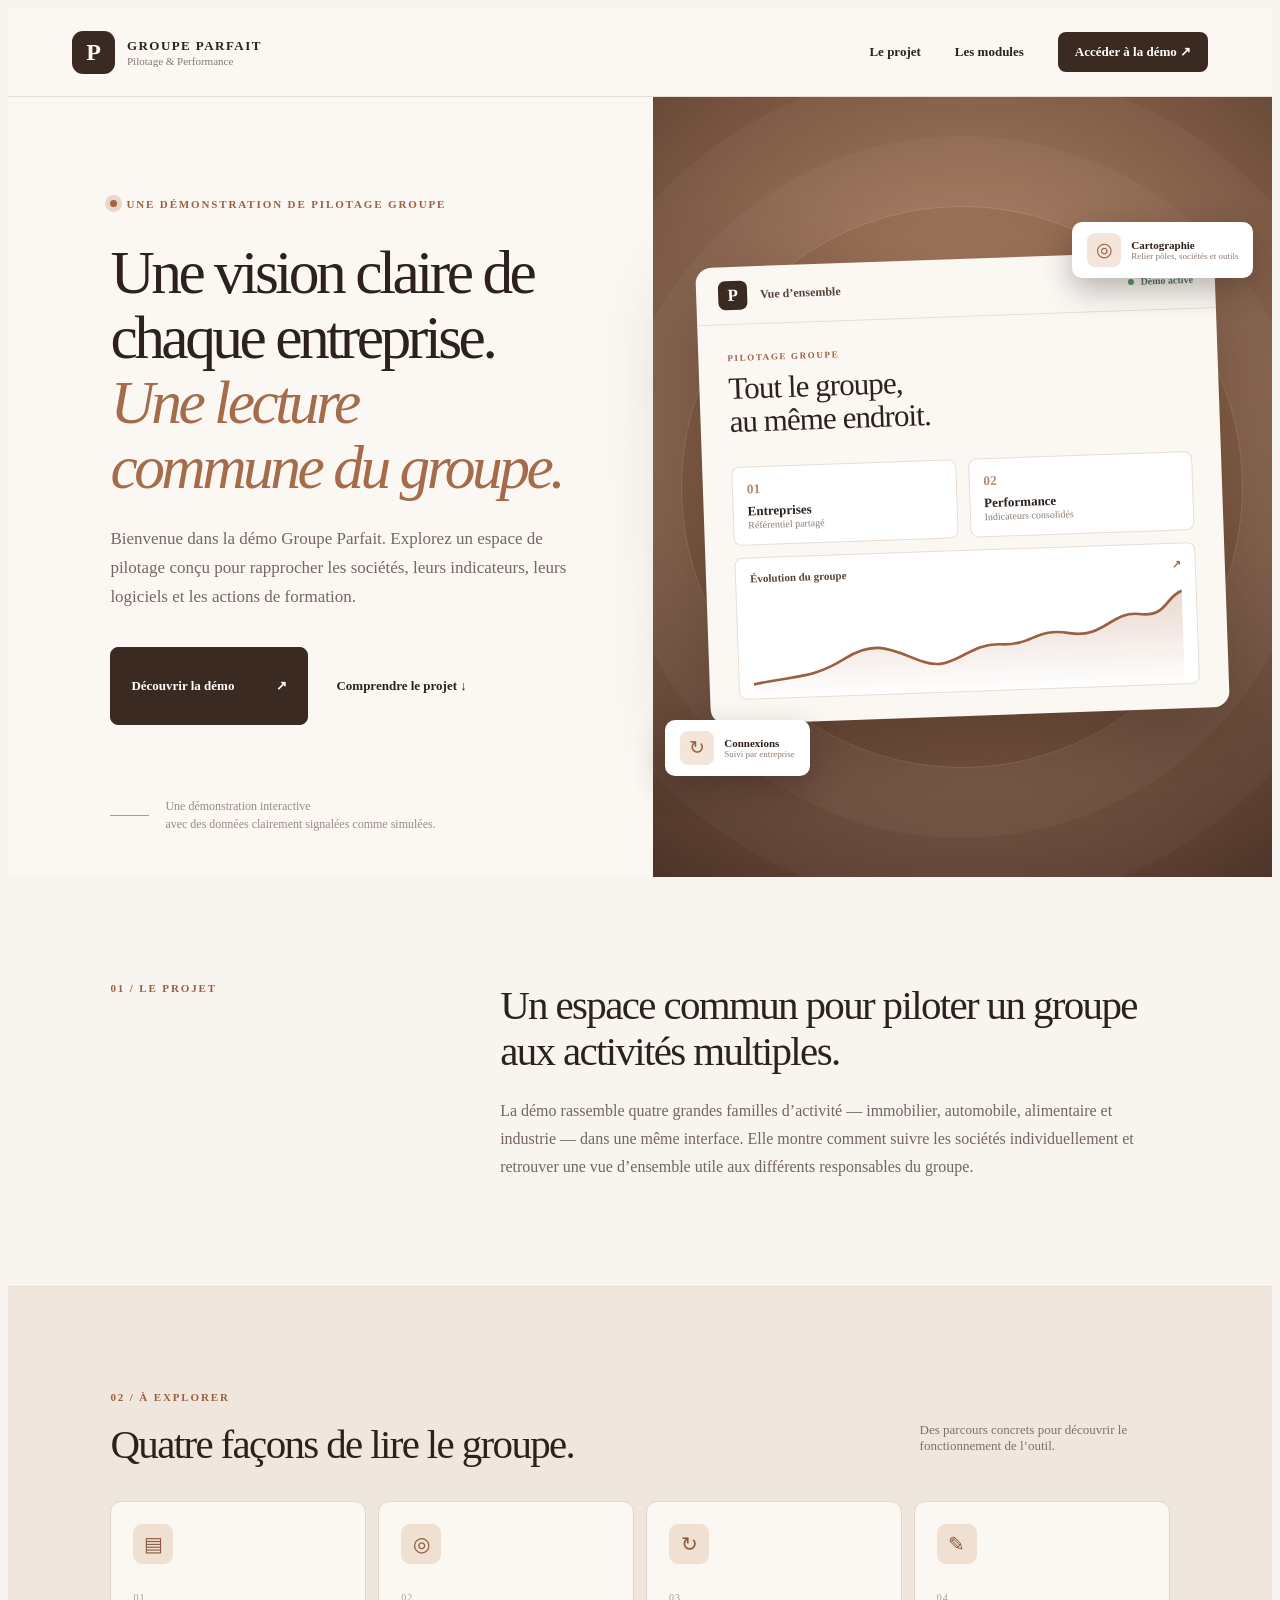
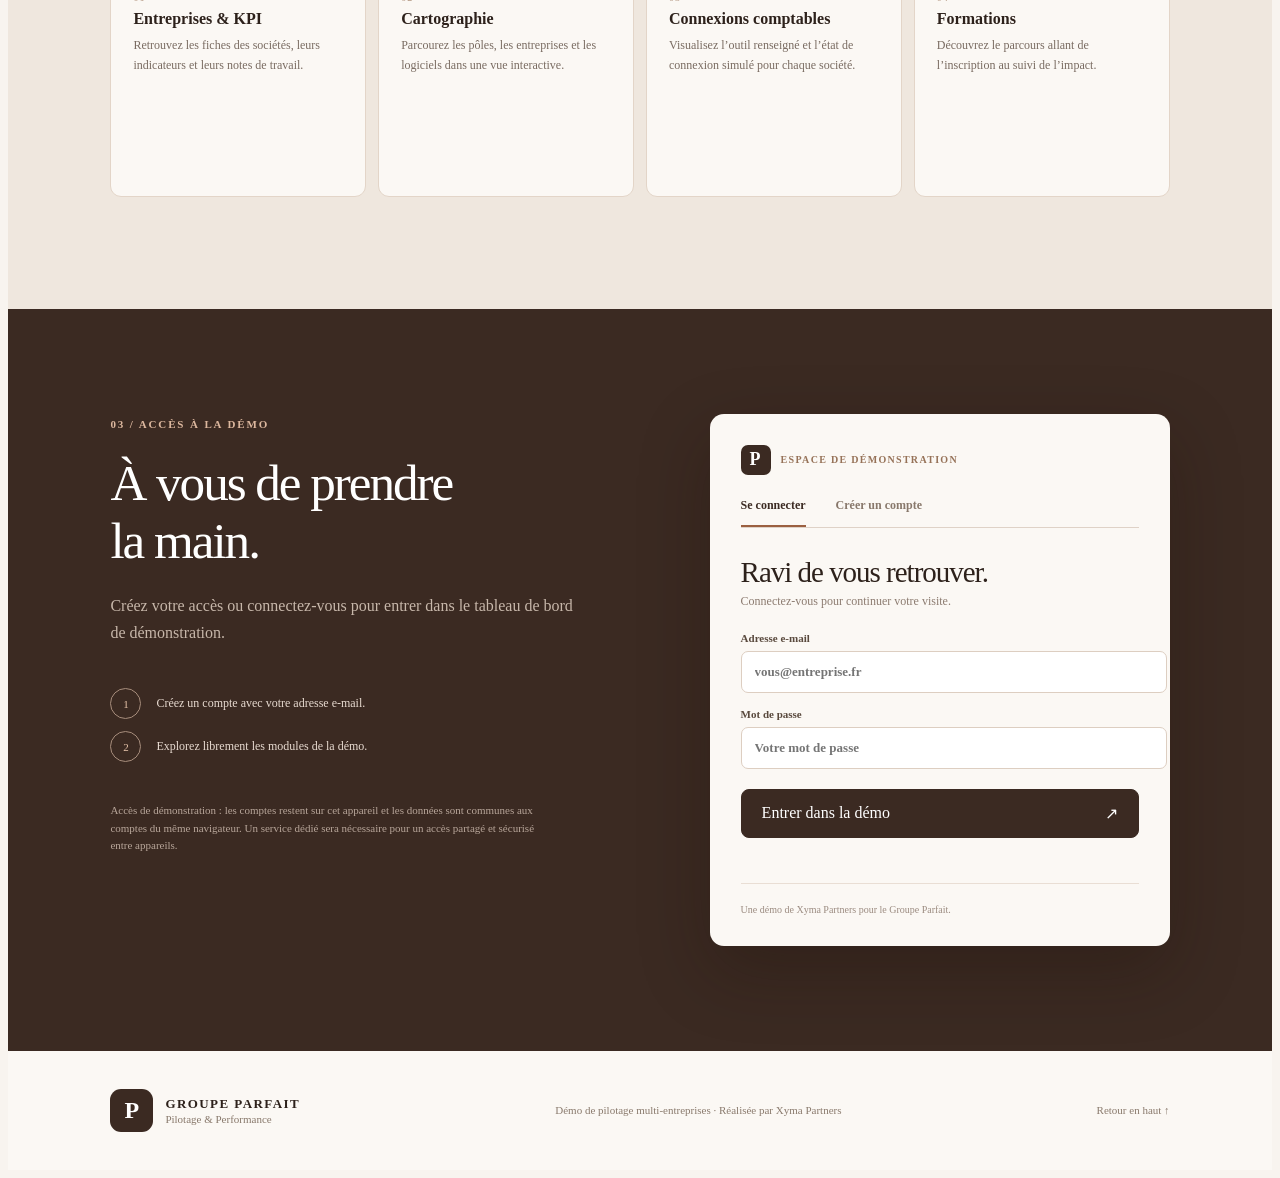
==== dashboard.html @ 8026d0c9 "Ajouter accueil et accès à la démo" ====
<!DOCTYPE html>
<html lang="fr">
<head>
  <meta charset="UTF-8" />
  <meta name="viewport" content="width=device-width, initial-scale=1.0" />
  <title>Tableau de bord — Groupe Parfait</title>
  <script src="access.js?v=20261103-1"></script>
  <link rel="stylesheet" href="access.css?v=20261103-1" />
  <link rel="stylesheet" href="style.css?v=20261021-4" />
  <link rel="stylesheet" href="cartography.css?v=20261021-4" />
  <link rel="stylesheet" href="training.css?v=20261029-1" />
  <link rel="stylesheet" href="connections.css?v=20261029-1" />
</head>
<body data-page="dashboard">
  <div class="app-shell">
    <aside class="sidebar">
      <div class="brand">
        <div class="brand-mark">P</div>
        <div>
          <strong>GROUPE PARFAIT</strong>
          <span>Pilotage & Performance</span>
        </div>
      </div>

      <nav class="nav">
        <button class="nav-item active" data-view="overview"><span>▦</span> Vue d'ensemble</button>
        <button class="nav-item" data-view="companies"><span>▤</span> Entreprises</button>
        <button class="nav-item" data-view="performance"><span>↗</span> Performance</button>
        <button class="nav-item" data-view="map"><span>◎</span> Cartographie</button>
        <button class="nav-item" data-view="connections"><span>↻</span> Connexions comptables</button>
        <button class="nav-item" data-view="registrations"><span>✎</span> Formations</button>
      </nav>

      <div class="sidebar-bottom">
        <div class="source-card">
          <div class="source-dot"></div>
          <div><b>Données publiques</b><small>Répertoire entreprises</small></div>
        </div>
        <div class="demo-tag">DÉMO — DONNÉES INTERNES SIMULÉES</div>
      </div>
    </aside>

    <main class="main">
      <header class="topbar">
        <div>
          <p class="eyebrow" id="pageEyebrow">PILOTAGE GROUPE</p>
          <h1 id="pageTitle">Vue d'ensemble</h1>
        </div>
        <div class="top-actions">
          <button class="btn ghost" id="exportBtn">Exporter les données</button>
          <div class="period-pill">Octobre 2026</div>
          <div class="avatar">GP</div><button type="button" class="dashboard-logout" id="logoutButton">Se déconnecter</button>
        </div>
      </header>

      <section id="overviewView" class="view active">
        <div class="hero-row">
          <div>
            <h2>Performance du groupe</h2>
            <p class="muted">Référentiel légal public + indicateurs internes modifiables</p>
          </div>
          <div class="status-chip"><span></span> Référentiel chargé</div>
        </div>

        <div class="kpi-grid" id="overviewKpis"></div>

        <div class="dashboard-grid">
          <article class="panel span-8">
            <div class="panel-head"><div><h3>Évolution du CA groupe</h3><p>Données simulées pour la démonstration — 12 derniers mois</p></div><span class="badge orange">SIMULATION</span></div>
            <div id="groupTrend" class="trend-panel"></div>
          </article>

          <article class="panel span-4">
            <div class="panel-head"><div><h3>Automatisation comptable</h3><p>Vision produit cible</p></div></div>
            <div id="automationCard" class="automation-card"></div>
          </article>

          <article class="panel span-8">
            <div class="panel-head"><div><h3>Entreprises par catégorie groupe</h3><p>Classement interne à confirmer sur chaque fiche</p></div></div>
            <div id="sectorBars" class="sector-bars"></div>
          </article>

          <article class="panel span-4">
            <div class="panel-head"><div><h3>Lecture de la démo</h3><p>Données publiques + simulations</p></div></div>
            <div class="demo-explain"><p><b>Public :</b> identité, SIREN/SIRET, adresse, activité, effectifs/finances quand disponibles.</p><p><b>Simulé :</b> CA mensuel, N-1, résultats, objectifs et scores.</p><p><b>Cible :</b> ces simulations sont remplacées par les API comptables du client.</p></div>
          </article>

          <article class="panel span-8">
            <div class="panel-head">
              <div><h3>Top sociétés — CA 2026 simulé</h3><p>Projection de démonstration, ancrée sur le CA public lorsqu'il existe</p></div>
              <button class="link-btn" data-go="companies">Voir toutes →</button>
            </div>
            <div class="table-wrap compact"><table><thead><tr><th>Entreprise</th><th>CA YTD simulé</th><th>Évolution</th><th>Résultat YTD</th></tr></thead><tbody id="financialTop"></tbody></table></div>
          </article>


        </div>
      </section>

      <section id="companiesView" class="view">
        <div class="toolbar panel">
          <div class="search-box"><span>⌕</span><input id="companySearch" type="search" placeholder="Rechercher une entreprise, un SIREN, une ville…" /></div>
          <select id="statusFilter"><option value="all">Tous les statuts</option><option value="A">Actives</option><option value="C">Fermées</option></select>
          <select id="sectorFilter" aria-label="Catégorie groupe"><option value="all">Toutes les catégories</option><option>Immobilier</option><option>Automobile</option><option>Alimentaire</option><option>Industrie</option><option value="">À classer</option></select>
          <select id="accountingFilter" aria-label="Logiciel comptable"><option value="all">Tous les logiciels comptables</option></select>
          <select id="managerFilter"><option value="all">Tous les dirigeants</option><option value="robert">Robert Parfait</option><option value="kevin">Kévin Parfait</option><option value="both">Robert + Kévin</option></select>
          <span class="result-count" id="companyCount"></span>
        </div>
        <div class="panel table-panel">
          <div class="bulk-actions"><span id="selectedCount">0 entreprise sélectionnée</span><button class="btn primary" id="bulkKpiBtn" disabled>+ Appliquer un KPI au lot</button><button class="btn ghost" id="clearSelectionBtn" disabled>Effacer la sélection</button></div>
          <div class="table-wrap"><table class="company-table"><thead><tr><th><input id="selectVisibleCompanies" type="checkbox" aria-label="Sélectionner les entreprises affichées" /></th><th>Entreprise</th><th>SIREN</th><th>Catégorie groupe</th><th>Logiciel comptable</th><th>Activité</th><th>Ville</th><th>Effectif</th><th>CA 2026 simulé</th><th>Évolution</th><th>Statut</th><th></th></tr></thead><tbody id="companiesTable"></tbody></table></div>
        </div>
      </section>

      <section id="performanceView" class="view">
        <div class="notice"><b>Indicateurs de démonstration.</b> Les scores internes ci-dessous sont simulés localement pour montrer le fonctionnement. Ils ne proviennent pas des données publiques.</div>
        <div class="kpi-grid" id="performanceKpis"></div>
        <div class="panel">
          <div class="panel-head">
            <div><h3>Score de performance</h3><p>Exemple de suivi interne mensuel — cliquez sur une entreprise pour modifier ses données</p></div>
            <select id="performanceFilter"><option value="all">Toutes</option><option value="red">En alerte</option><option value="orange">À surveiller</option><option value="green">Objectif atteint</option></select>
          </div>
          <div class="table-wrap"><table><thead><tr><th>Entreprise</th><th>Secteur</th><th>CA YTD simulé</th><th>Évolution N-1</th><th>Résultat YTD</th><th>Score</th><th>Statut</th></tr></thead><tbody id="performanceTable"></tbody></table></div>
        </div>
      </section>

      <section id="mapView" class="view">
        <div class="panel map-module">
          <div class="map-module-header">
            <div><h3>Cartographie du groupe</h3><p>Explorez les catégories, les logiciels et les entreprises du référentiel.</p></div>
            <div class="map-controls">
              <div class="map-search-wrap"><input id="mapSearch" type="search" placeholder="Entreprise, logiciel, famille, pôle…" aria-label="Rechercher dans la cartographie" autocomplete="off" role="combobox" aria-controls="mapSearchResults" aria-expanded="false" /><div id="mapSearchResults" class="map-search-results" role="listbox" hidden></div></div>
              <div class="map-mode-switch" role="group" aria-label="Vue de la cartographie">
                <button type="button" class="map-mode-button active" data-map-mode="category" aria-pressed="true">Par pôle</button>
                <button type="button" class="map-mode-button" data-map-mode="software" aria-pressed="false">Par logiciel</button>
              </div>
              <label class="map-sample-toggle"><input id="mapSampleToggle" type="checkbox" checked /> Afficher l’échantillon démo</label>
            </div>
          </div>
          <div id="mapSummary" class="map-summary"></div>
          <div class="map-disclaimer">Démonstration : les affectations logicielles et KPI de huit entreprises sont fictifs. Ils restent dans cette cartographie, sans modifier les fiches ni l’export. Les montants et scores sont simulés.</div>
          <div id="mapToolbar" class="map-toolbar"></div>
          <div class="map-workspace">
            <div id="mapCanvas" class="map-canvas" aria-label="Cartographie interactive"></div>
            <aside id="mapInsights" class="map-insights" aria-label="Analyse de la sélection"></aside>
          </div>
        </div>
      </section>

      <section id="connectionsView" class="view">
        <div class="notice"><b>Connexions de démonstration.</b> Les statuts et dates de synchronisation ci-dessous sont simulés dans ce navigateur. Aucun logiciel comptable réel n’est connecté et aucune donnée n’est importée automatiquement.</div>
        <div class="connection-hero panel">
          <div><p class="eyebrow">SUIVI PAR ENTREPRISE</p><h2>Connexions comptables</h2><p>Retrouvez le logiciel de chaque société, renseignez les outils manquants et suivez l’état de connexion et la dernière synchronisation, entreprise par entreprise.</p></div>
          <div class="sync-visual"><div class="sync-node">Sage</div><div class="sync-node">Cegid</div><div class="sync-center">PARFAIT<br><small>Data Hub</small></div><div class="sync-node">EBP</div><div class="sync-node">ERP</div></div>
        </div>
        <div id="connectionSummary" class="connection-summary"></div>
        <div class="connection-section-title"><div><h3>Écosystème comptable</h3><p>Sélectionnez un logiciel pour filtrer les entreprises qui l’utilisent.</p></div><button type="button" class="connection-reset-filter" id="connectionResetTool" hidden>Voir tous les logiciels ×</button></div>
        <div class="connections-grid" id="connectionsGrid"></div>
        <div class="panel connection-workspace">
          <div class="connection-workspace-head"><div><h3>Entreprises du groupe</h3><p>Recherchez une société, puis ouvrez sa fiche de connexion.</p></div><span id="connectionResultCount"></span></div>
          <div class="connection-toolbar"><label class="connection-search"><span aria-hidden="true">⌕</span><input id="connectionSearch" type="search" placeholder="Nom, SIREN, ville ou logiciel…" aria-label="Rechercher une entreprise à connecter" /></label><select id="connectionStatusFilter" aria-label="Filtrer par statut de connexion"><option value="all">Tous les statuts</option><option value="connected">Connectées (démo)</option><option value="pending">Outil connu, non connecté</option><option value="missing">Logiciel non renseigné</option></select></div>
          <div class="connection-layout"><div id="connectionCompanyList" class="connection-company-list"></div><aside id="connectionDetail" class="connection-detail" aria-label="Détail de la connexion comptable"></aside></div>
        </div>
        <div class="panel data-flow"><div class="panel-head"><div><h3>Flux cible en production</h3><p>Cette chaîne est illustrée, pas encore active dans la démo.</p></div></div><div class="flow-row"><div>Logiciel de chaque société<br><small>Renseigné dans sa fiche</small></div><span>→</span><div>Connecteur dédié<br><small>API · export · SFTP</small></div><span>→</span><div>Données financières fiables<br><small>Contrôles · historique</small></div><span>→</span><div>Dashboard groupe<br><small>Actualisation vérifiée</small></div></div></div>
      </section>

      <section id="registrationsView" class="view">
        <div class="training-intro"><div><p class="eyebrow">PARCOURS DE FORMATION</p><h2>Former, suivre et mesurer l’impact</h2><p>De l’inscription au questionnaire de satisfaction, suivez chaque étape au même endroit.</p></div><button class="btn primary" id="trainingCreateButton" type="button">+ Créer une formation test</button></div>
        <div class="training-notice"><b>Démo interactive.</b> Les trois formations terminées et la formation à venir contiennent des données fictives. Les inscriptions, présences, supports ajoutés et réponses testées sur cet appareil sont conservés uniquement dans ce navigateur. Une collecte centralisée sur plusieurs appareils nécessite un service sécurisé.</div>
        <div id="trainingSummary" class="training-summary"></div>
        <div class="panel training-create-panel" id="trainingCreatePanel" hidden>
          <div class="panel-head"><div><h3>Créer une formation test</h3><p>Choisissez l’entreprise et les dates pour générer son formulaire d’inscription.</p></div><button type="button" class="btn ghost" id="trainingCreateClose">Fermer</button></div>
          <form id="trainingForm" class="form-grid">
            <label class="full">Nom de la formation<input id="trainingTitle" required maxlength="120" placeholder="Ex. Prise en main du logiciel de gestion" /></label>
            <label>Entreprise concernée<select id="trainingCompany" required><option value="">Choisir une entreprise</option></select></label>
            <label>Format des dates<select id="trainingDateMode"><option value="single">Une date</option><option value="period">Une période / plusieurs dates</option></select></label>
            <label>Date de début<input id="trainingStart" type="date" required /></label>
            <label id="trainingEndLabel" hidden>Date de fin<input id="trainingEnd" type="date" /></label>
            <label class="full">Adresse recevant les inscriptions<input id="trainingEmail" type="email" required maxlength="254" value="xymapartners.contact@gmail.com" /></label>
            <p class="full training-form-help">Le formulaire fonctionne par e-mail. Le suivi automatisé des participants et les étapes suivantes sont réservés à la version complète.</p>
            <div class="form-actions full"><button class="btn primary" type="submit">Créer la formation et son formulaire</button></div>
          </form>
        </div>
        <div class="training-list-head"><div class="training-tabs" role="group" aria-label="Période des formations"><button type="button" class="training-tab active" data-training-tab="active" aria-pressed="true">En cours et à venir <span id="trainingActiveCount"></span></button><button type="button" class="training-tab" data-training-tab="history" aria-pressed="false">Historique <span id="trainingHistoryCount"></span></button></div></div>
        <div class="training-layout"><div class="panel training-list-panel"><div id="trainingList" class="training-list"></div></div><div id="trainingDetail" class="panel training-detail-panel"></div></div>
      </section>
    </main>
  </div>

  <div class="drawer-overlay" id="drawerOverlay"></div>
  <aside class="company-drawer" id="companyDrawer">
    <button class="drawer-close" id="drawerClose">×</button>
    <div id="drawerContent"></div>
  </aside>

  <div class="modal-overlay" id="kpiModalOverlay">
    <div class="modal">
      <div class="modal-head"><h3>Ajouter un KPI</h3><button id="kpiModalClose">×</button></div>
      <form id="kpiForm" class="form-grid">
        <p class="full modal-context" id="kpiModalContext"></p>
        <label>Nom du KPI<input id="kpiName" required placeholder="Ex. Satisfaction client" /></label>
        <label>Unité<select id="kpiUnit"><option>%</option><option>€</option><option>k€</option><option>M€</option><option>nombre</option><option>jours</option><option>heures</option><option>score</option></select></label>
        <label>Valeur<input id="kpiValue" type="number" step="any" required /></label>
        <label>Objectif<input id="kpiTarget" type="number" step="any" required /></label>
        <label class="full">Commentaire<textarea id="kpiComment" rows="3" placeholder="Commentaire interne…"></textarea></label>
        <div class="form-actions full"><button type="button" class="btn ghost" id="kpiCancel">Annuler</button><button class="btn primary" type="submit">Enregistrer</button></div>
      </form>
    </div>
  </div>

  <script src="data/companies-data.js"></script>
  <script src="connections.js?v=20261029-1"></script>
  <script src="app.js?v=20261029-2"></script>
  <script src="training.js?v=20261029-1"></script>
</body>
</html>
---- access.css ----
.welcome-page{background:#f8f4ef;color:#2d211b;font-size:16px;overflow-x:hidden}.welcome-page a{text-decoration:none;color:inherit}.welcome-page button,.welcome-page input{font:inherit}.welcome-header{height:88px;padding:0 clamp(24px,5vw,88px);display:flex;justify-content:space-between;align-items:center;border-bottom:1px solid #e8ddd3;background:#fbf8f4}.welcome-brand{display:inline-flex;align-items:center;gap:12px}.welcome-brand-mark{width:43px;height:43px;border-radius:11px;background:#3b2a22;color:#fff;display:grid;place-items:center;font:700 24px Georgia,serif}.welcome-brand strong,.welcome-brand small{display:block}.welcome-brand strong{font-size:13px;letter-spacing:.11em}.welcome-brand small{font-size:11px;color:#88786b;margin-top:1px}.welcome-header nav{display:flex;align-items:center;gap:34px;font-size:13px;font-weight:650}.welcome-header nav a:hover,.welcome-text-link:hover{color:#9b6041}.welcome-header .welcome-nav-cta{background:#3b2a22;color:#fff;padding:12px 17px;border-radius:8px}.welcome-header .welcome-nav-cta:hover{background:#80543a;color:#fff}.welcome-hero{min-height:660px;display:grid;grid-template-columns:minmax(0,1fr) minmax(0,.96fr);background:#fbf8f4;overflow:hidden}.welcome-hero-copy{padding:clamp(58px,7.5vw,118px) 6vw 44px clamp(24px,8vw,142px);position:relative;z-index:1}.welcome-kicker,.welcome-section-index{font-size:11px;letter-spacing:.17em;font-weight:800;color:#9b6041}.welcome-kicker{display:inline-flex;align-items:center;gap:9px}.welcome-kicker span{width:7px;height:7px;border-radius:50%;background:#a56544;box-shadow:0 0 0 5px #e9d6c7}.welcome-hero h1{max-width:680px;margin:29px 0 25px;font:500 clamp(46px,4.8vw,80px)/1.06 Georgia,'Times New Roman',serif;letter-spacing:-.057em}.welcome-hero h1 em{font-weight:400;color:#a56c4c}.welcome-hero-copy>p{max-width:590px;font-size:17px;color:#76675e;line-height:1.7}.welcome-hero-actions{display:flex;align-items:center;gap:28px;margin-top:35px}.welcome-primary{display:inline-flex;align-items:center;justify-content:center;gap:42px;background:#3b2a22;color:#fff!important;border:1px solid #3b2a22;border-radius:8px;padding:14px 20px;font-weight:700;font-size:13px;cursor:pointer;min-height:48px}.welcome-primary:hover{background:#80543a;border-color:#80543a}.welcome-primary:disabled{opacity:.65;cursor:wait}.welcome-text-link{font-size:13px;font-weight:700}.welcome-hero-foot{display:flex;align-items:center;gap:16px;margin-top:72px;color:#9b8b80;font-size:12px;line-height:1.5}.welcome-foot-rule{width:39px;height:1px;background:#b99a86}.welcome-hero-visual{position:relative;display:grid;place-items:center;background:radial-gradient(circle at 51% 38%,#bd9174 0%,#92694f 39%,#4c3328 100%);padding:60px 50px;min-width:0}.visual-glow{position:absolute;width:560px;height:560px;border-radius:50%;border:1px solid #ffffff2b;box-shadow:0 0 0 70px #ffffff09,0 0 0 140px #ffffff07}.visual-window{position:relative;width:min(520px,100%);background:#fbf8f4;border-radius:16px;box-shadow:0 30px 85px #2b180f70;transform:rotate(-2deg);overflow:hidden}.visual-window-top{height:57px;padding:0 22px;display:flex;align-items:center;gap:13px;border-bottom:1px solid #e8ddd3;color:#594337;font-size:12px;font-weight:700}.visual-mini-brand{display:grid;place-items:center;width:29px;height:29px;border-radius:7px;background:#3b2a22;color:#fff;font:700 17px Georgia,serif}.visual-status{margin-left:auto;font-size:10px;color:#47755b}.visual-status i{display:inline-block;width:6px;height:6px;border-radius:50%;background:#4f9b69;margin-right:4px}.visual-window-body{padding:28px 29px 24px}.visual-label{font-size:9px;color:#9b6041;letter-spacing:.18em;font-weight:800;margin-bottom:9px}.visual-window-body>strong{font:500 31px/1.08 Georgia,serif;letter-spacing:-.03em}.visual-metrics{display:grid;grid-template-columns:1fr 1fr;gap:12px;margin-top:28px}.visual-metrics>div{padding:14px;border-radius:8px;border:1px solid #e8ddd3;background:#fff}.visual-metrics small,.visual-metrics b,.visual-metrics span{display:block}.visual-metrics small{color:#b58a6f;font-weight:800}.visual-metrics b{font-size:13px;margin-top:6px}.visual-metrics span{font-size:10px;color:#8c7b70}.visual-chart{margin-top:12px;background:#fff;border:1px solid #e8ddd3;border-radius:8px;padding:14px 14px 0}.visual-chart-head{display:flex;justify-content:space-between;font-size:11px;font-weight:700;color:#594337}.visual-chart-head span:last-child{color:#a56544}.visual-chart svg{display:block;width:100%;height:105px;margin-top:8px}.visual-floating{position:absolute;display:flex;align-items:center;gap:10px;padding:11px 15px;background:#fff;border-radius:10px;box-shadow:0 12px 30px #2d1d1550;z-index:1}.visual-floating>span{display:grid;place-items:center;width:34px;height:34px;background:#f3e5d9;border-radius:8px;color:#9b6041;font-size:19px}.visual-floating b,.visual-floating small{display:block}.visual-floating b{font-size:11px}.visual-floating small{font-size:9px;color:#8c7b70}.visual-floating-one{top:16%;right:3%}.visual-floating-two{bottom:13%;left:2%}.welcome-intro{display:grid;grid-template-columns:1fr 2fr;gap:55px;padding:105px clamp(24px,8vw,142px);border-bottom:1px solid #e8ddd3}.welcome-intro h2,.welcome-section-head h2,.welcome-access h2{font:500 clamp(34px,3.2vw,54px)/1.13 Georgia,serif;letter-spacing:-.04em;margin:0 0 22px}.welcome-intro p{max-width:790px;color:#74665c;font-size:16px;line-height:1.75;margin:0}.welcome-modules{padding:100px clamp(24px,8vw,142px) 112px;background:#efe7de}.welcome-section-head{display:flex;justify-content:space-between;align-items:end;gap:30px;margin-bottom:34px}.welcome-section-head h2{margin:16px 0 0}.welcome-section-head>p{max-width:250px;color:#817064;font-size:13px}.welcome-module-grid{display:grid;grid-template-columns:repeat(4,1fr);gap:12px}.welcome-module-grid article{min-height:250px;background:#fbf8f4;border:1px solid #e3d5c8;border-radius:11px;padding:22px;display:flex;flex-direction:column}.module-icon{display:grid;place-items:center;width:40px;height:40px;border-radius:9px;background:#efe0d2;color:#8b583b;font-size:20px}.module-number{color:#b59984;font-size:10px;letter-spacing:.1em;margin-top:28px}.welcome-module-grid h3{font-size:16px;margin:7px 0 8px}.welcome-module-grid p{font-size:12px;color:#796b61;line-height:1.65;margin:0}.welcome-access{background:#3b2a22;color:#fff;display:grid;grid-template-columns:minmax(0,1fr) minmax(360px,460px);gap:80px;padding:105px clamp(24px,8vw,142px);align-items:start}.welcome-access .welcome-section-index{color:#dcb79e}.welcome-access h2{font-size:clamp(45px,4vw,70px);margin:22px 0}.welcome-access-copy>p{max-width:480px;color:#c7b7aa;line-height:1.7}.access-steps{margin-top:42px;display:grid;gap:12px}.access-steps>div{display:flex;align-items:center;gap:15px}.access-steps span{display:grid;place-items:center;width:29px;height:29px;border-radius:50%;border:1px solid #a78d7c;color:#e7c4aa;font-size:11px}.access-steps p{margin:0;color:#e8dbd1;font-size:12px}.welcome-access-copy .access-local-note{font-size:11px;line-height:1.6;color:#b8a69a;margin-top:40px;max-width:430px}.access-card{background:#fbf8f4;border-radius:14px;color:#2d211b;padding:31px;box-shadow:0 25px 70px #1c100b50}.access-card-heading{display:flex;align-items:center;gap:10px;color:#967258;font-size:10px;font-weight:800;letter-spacing:.13em;padding-bottom:23px}.access-card-icon{width:30px;height:30px;background:#3b2a22;color:#fff;border-radius:7px;display:grid;place-items:center;font:700 18px Georgia,serif}.access-tabs{display:flex;border-bottom:1px solid #dfd2c7;gap:30px;margin-bottom:28px}.access-tabs button{background:none;border:0;border-bottom:2px solid transparent;padding:0 0 12px;color:#88786b;cursor:pointer;font-size:12px;font-weight:700}.access-tabs button.active{color:#3b2a22;border-color:#9b6041}.access-card h3{font:500 29px Georgia,serif;letter-spacing:-.035em;margin:0 0 5px}.access-card [role=tabpanel]>p{font-size:12px;color:#8c7b70;margin:0 0 23px}.access-form{display:grid;gap:15px}.access-form label{font-size:11px;font-weight:700;color:#59493d}.access-form input{display:block;width:100%;margin-top:7px;border:1px solid #ddcec1;border-radius:7px;padding:12px 13px;background:#fff;color:#2d211b;outline:none;font-size:13px}.access-form input:focus{border-color:#9b6041;box-shadow:0 0 0 3px #9b604122}.access-form .welcome-primary{width:100%;justify-content:space-between;margin-top:5px}.access-message{min-height:17px;font-size:11px;color:#a54233;margin:0}.access-card-footer{border-top:1px solid #e9ded4;padding-top:20px;margin-top:13px;color:#9b8b80;font-size:10px}.access-resume{display:block;background:#e8f2ea;color:#346349!important;border-radius:7px;padding:11px;font-size:11px;font-weight:750;margin-bottom:21px}.welcome-footer{display:flex;justify-content:space-between;align-items:center;gap:25px;padding:38px clamp(24px,8vw,142px);background:#fbf8f4}.welcome-footer p,.welcome-footer>a{font-size:11px;color:#89796c}.dashboard-logout{border:1px solid var(--line);background:#fff;color:var(--dark);border-radius:9px;padding:9px 11px;font:inherit;font-size:11px;font-weight:700;cursor:pointer}.dashboard-logout:hover{border-color:var(--accent);color:var(--accent)}
@media(max-width:1050px){.welcome-hero{grid-template-columns:1fr 1fr}.welcome-hero-copy{padding-left:5vw}.welcome-hero h1{font-size:clamp(40px,5vw,64px)}.welcome-hero-visual{padding:40px 22px}.welcome-module-grid{grid-template-columns:repeat(2,1fr)}.welcome-access{gap:40px}}
@media(max-width:760px){.welcome-header{height:auto;min-height:75px;padding:14px 20px}.welcome-header nav{gap:0}.welcome-header nav>a:not(.welcome-nav-cta){display:none}.welcome-header .welcome-nav-cta{font-size:11px;padding:10px}.welcome-hero{grid-template-columns:1fr}.welcome-hero-copy{padding:57px 24px 38px}.welcome-hero h1{font-size:clamp(45px,10vw,65px)}.welcome-hero-copy>p{font-size:15px}.welcome-hero-foot{margin-top:42px}.welcome-hero-visual{min-height:460px}.visual-window{width:min(440px,88%)}.visual-floating-one{right:3%;top:10%}.visual-floating-two{bottom:9%;left:3%}.welcome-intro{grid-template-columns:1fr;gap:25px;padding:70px 24px}.welcome-modules{padding:70px 24px}.welcome-section-head{display:block}.welcome-section-head>p{max-width:none}.welcome-access{grid-template-columns:1fr;padding:75px 24px;gap:35px}.welcome-footer{padding:35px 24px;flex-wrap:wrap}.welcome-footer p{order:3;width:100%}.top-actions .dashboard-logout{display:block}}
@media(max-width:480px){.welcome-brand strong{font-size:11px}.welcome-brand small{font-size:10px}.welcome-brand-mark{width:37px;height:37px}.welcome-hero-actions{gap:16px;flex-wrap:wrap}.welcome-text-link{font-size:12px}.welcome-module-grid{grid-template-columns:1fr}.welcome-module-grid article{min-height:190px}.visual-floating{padding:8px}.visual-floating small{display:none}.access-card{padding:23px}.welcome-footer>a{margin-left:auto}.top-actions .avatar{display:none}.dashboard-logout{padding:8px}}
---- connections.css ----
.connection-hero{margin-bottom:14px;background:linear-gradient(130deg,#fff 55%,#f4e9df)}
.connection-summary{display:grid;grid-template-columns:repeat(4,minmax(0,1fr));gap:12px;margin:0 0 22px}
.connection-summary>div{padding:16px 18px;border:1px solid var(--line);border-radius:13px;background:#fff;box-shadow:var(--shadow)}
.connection-summary b,.connection-summary span{display:block}.connection-summary b{font-size:25px;line-height:1.1;color:var(--dark)}.connection-summary span{margin-top:6px;color:var(--muted);font-size:11px}
.connection-section-title{display:flex;align-items:end;justify-content:space-between;gap:14px;margin:0 2px 11px}.connection-section-title h3{font-size:15px;margin:0}.connection-section-title p{font-size:11px;color:var(--muted);margin:2px 0 0}
.connection-reset-filter{border:0;background:none;color:var(--accent);font:inherit;font-size:11px;font-weight:700;cursor:pointer}
#connectionsGrid.connections-grid{display:grid;grid-template-columns:repeat(5,minmax(0,1fr));gap:9px;margin:0 0 18px}
.accounting-tool-card{border:1px solid var(--line);border-radius:12px;background:#fff;padding:10px;text-align:left;cursor:pointer;display:grid;gap:6px;box-shadow:0 2px 7px #3b2a220b;min-width:0}
.accounting-tool-card:hover{border-color:#bc9c83;background:#fdf9f5}.accounting-tool-card.active{border-color:var(--accent);box-shadow:0 0 0 2px #80543a25;background:#fcf7f2}
.accounting-tool-card-top{display:flex;align-items:center;gap:9px}.accounting-tool-mark{width:34px;height:34px;flex:0 0 34px;border-radius:9px;background:#f2e6dc;color:var(--accent);display:grid;place-items:center;font-size:13px;font-weight:850}
.accounting-tool-card strong{font-size:12px;overflow:hidden;text-overflow:ellipsis;white-space:nowrap}.accounting-tool-card small{display:block;color:var(--muted);font-size:10px;line-height:1.4;min-height:27px}.accounting-tool-card-footer{display:flex;justify-content:space-between;gap:5px;align-items:center;padding-top:8px;border-top:1px solid var(--line);color:var(--muted);font-size:10px}.accounting-tool-card-footer b{color:var(--accent)}
.connection-workspace{margin-bottom:16px;overflow:hidden}.connection-workspace-head{display:flex;justify-content:space-between;align-items:center;gap:12px;padding:18px 20px 10px}.connection-workspace-head h3{margin:0;font-size:16px}.connection-workspace-head p{margin:2px 0 0;color:var(--muted);font-size:11px}#connectionResultCount{white-space:nowrap;color:var(--muted);font-size:11px}
.connection-toolbar{display:flex;gap:9px;padding:0 20px 16px}.connection-search{flex:1;min-width:0;display:flex;align-items:center;gap:8px;padding:8px 11px;border:1px solid var(--line);border-radius:9px;background:#faf8f6}.connection-search span{font-size:19px;color:var(--accent)}.connection-search input{flex:1;min-width:0;border:0;outline:0;background:transparent;font:inherit;font-size:12px;color:var(--text)}.connection-toolbar select{border:1px solid var(--line);border-radius:9px;background:#fff;padding:9px;font:inherit;font-size:11px;color:var(--text)}
.connection-layout{display:grid;grid-template-columns:minmax(0,1fr) minmax(320px,390px);border-top:1px solid var(--line);min-height:490px}.connection-company-list{max-height:645px;overflow:auto;min-width:0}
.company-connection-row{width:100%;display:grid;grid-template-columns:38px minmax(0,1fr) auto;align-items:center;gap:12px;text-align:left;padding:13px 17px;border:0;border-bottom:1px solid #f0eae5;background:#fff;color:var(--text);font:inherit;cursor:pointer}
.company-connection-row:hover{background:#fcf8f4}.company-connection-row.active{background:#f6ece3;box-shadow:inset 3px 0 var(--accent)}
.company-connection-monogram{width:38px;height:38px;border-radius:10px;background:#f1e8df;color:var(--accent);display:grid;place-items:center;font-size:13px;font-weight:800}.company-connection-main{min-width:0}.company-connection-main strong,.company-connection-main small{display:block}.company-connection-main strong{font-size:11px;white-space:nowrap;overflow:hidden;text-overflow:ellipsis}.company-connection-main small{font-size:10px;color:var(--muted);white-space:nowrap;overflow:hidden;text-overflow:ellipsis;margin-top:3px}
.company-connection-side{display:grid;justify-items:end;gap:4px;text-align:right}.company-connection-side small{font-size:9px;color:var(--muted);white-space:nowrap}.connection-badge{display:inline-flex;align-items:center;gap:5px;border-radius:99px;padding:4px 7px;font-size:9px;font-weight:750;white-space:nowrap}.connection-badge::before{content:"";width:6px;height:6px;border-radius:50%;background:currentColor}.connection-badge.connected{background:#e8f3ed;color:#2f8259}.connection-badge.pending{background:#fff2e6;color:#9b5c22}.connection-badge.missing{background:#f0f1f2;color:#727981}.connection-badge.demo{background:#efe9e3;color:#755d49}
.connection-detail{border-left:1px solid var(--line);background:#fcfaf8;min-width:0}.connection-detail-head{padding:22px 20px 18px;background:#fff;border-bottom:1px solid var(--line)}.connection-detail-head .eyebrow{margin-bottom:7px}.connection-detail-head h3{font-size:19px;line-height:1.25;margin:0 0 7px}.connection-detail-head p{font-size:11px;color:var(--muted);margin:0 0 12px}.connection-detail-head .connection-badge{font-size:10px}
.connection-detail-body{padding:20px}.connection-detail-section{margin-bottom:22px}.connection-detail-section h4{font-size:12px;margin:0 0 4px}.connection-detail-section p{font-size:10px;color:var(--muted);margin:0 0 13px}.connection-software-form{display:grid;gap:10px}.connection-software-form label{font-size:10px;color:var(--muted);font-weight:700}.connection-software-form select,.connection-software-form input{display:block;width:100%;border:1px solid var(--line);border-radius:8px;padding:9px;font:inherit;color:var(--text);background:#fff;margin-top:5px}.connection-software-form .btn{justify-self:start;font-size:11px}.connection-form-status{font-size:10px;color:var(--green);min-height:14px}
.connection-software-source{display:inline-block;margin-bottom:10px;padding:3px 6px;border-radius:5px;background:#eee5db;color:#80543a;font-size:9px;font-weight:700}.connection-sync-card{border:1px solid var(--line);background:#fff;border-radius:11px;padding:14px}.connection-sync-card-top{display:flex;justify-content:space-between;align-items:center;gap:8px}.connection-sync-card strong{font-size:12px}.connection-sync-card p{margin:10px 0 0;font-size:10px;color:var(--muted)}.connection-sync-actions{display:flex;gap:7px;flex-wrap:wrap;margin-top:12px}.connection-sync-actions .btn{font-size:10px;padding:8px 10px}.connection-sync-actions .btn:disabled{opacity:.5;cursor:not-allowed}.connection-sync-time{display:flex;align-items:center;gap:8px;padding:10px 0;border-top:1px solid var(--line);margin-top:12px;color:var(--muted);font-size:10px}.connection-sync-time b{color:var(--text);font-size:11px}
.connection-data-preview{display:grid;grid-template-columns:repeat(3,1fr);gap:7px}.connection-data-preview div{border:1px solid var(--line);border-radius:8px;background:#fff;padding:8px}.connection-data-preview b,.connection-data-preview span{display:block}.connection-data-preview b{font-size:11px}.connection-data-preview span{color:var(--muted);font-size:9px}.connection-empty{padding:36px 20px;text-align:center;color:var(--muted);font-size:11px}.connection-empty b{display:block;color:var(--text);font-size:12px;margin-bottom:5px}
@media(max-width:1350px){#connectionsGrid.connections-grid{grid-template-columns:repeat(4,minmax(0,1fr))}.connection-layout{grid-template-columns:minmax(0,1fr) minmax(280px,340px)}}
@media(max-width:1050px){#connectionsGrid.connections-grid{grid-template-columns:repeat(3,minmax(0,1fr))}}
@media(max-width:900px){.connection-layout{grid-template-columns:1fr}.connection-company-list{max-height:340px}.connection-detail{border-left:0;border-top:1px solid var(--line)}}
@media(max-width:650px){.connection-summary{grid-template-columns:repeat(2,minmax(0,1fr))}.connection-toolbar{flex-direction:column}.connection-toolbar select{width:100%}#connectionsGrid.connections-grid{grid-template-columns:repeat(2,minmax(0,1fr))}.accounting-tool-card{padding:10px}.company-connection-row{grid-template-columns:32px minmax(0,1fr);gap:8px}.company-connection-monogram{width:32px;height:32px}.company-connection-side{grid-column:2;justify-items:start;text-align:left;display:flex;flex-wrap:wrap;align-items:center}.connection-data-preview{grid-template-columns:1fr 1fr}}
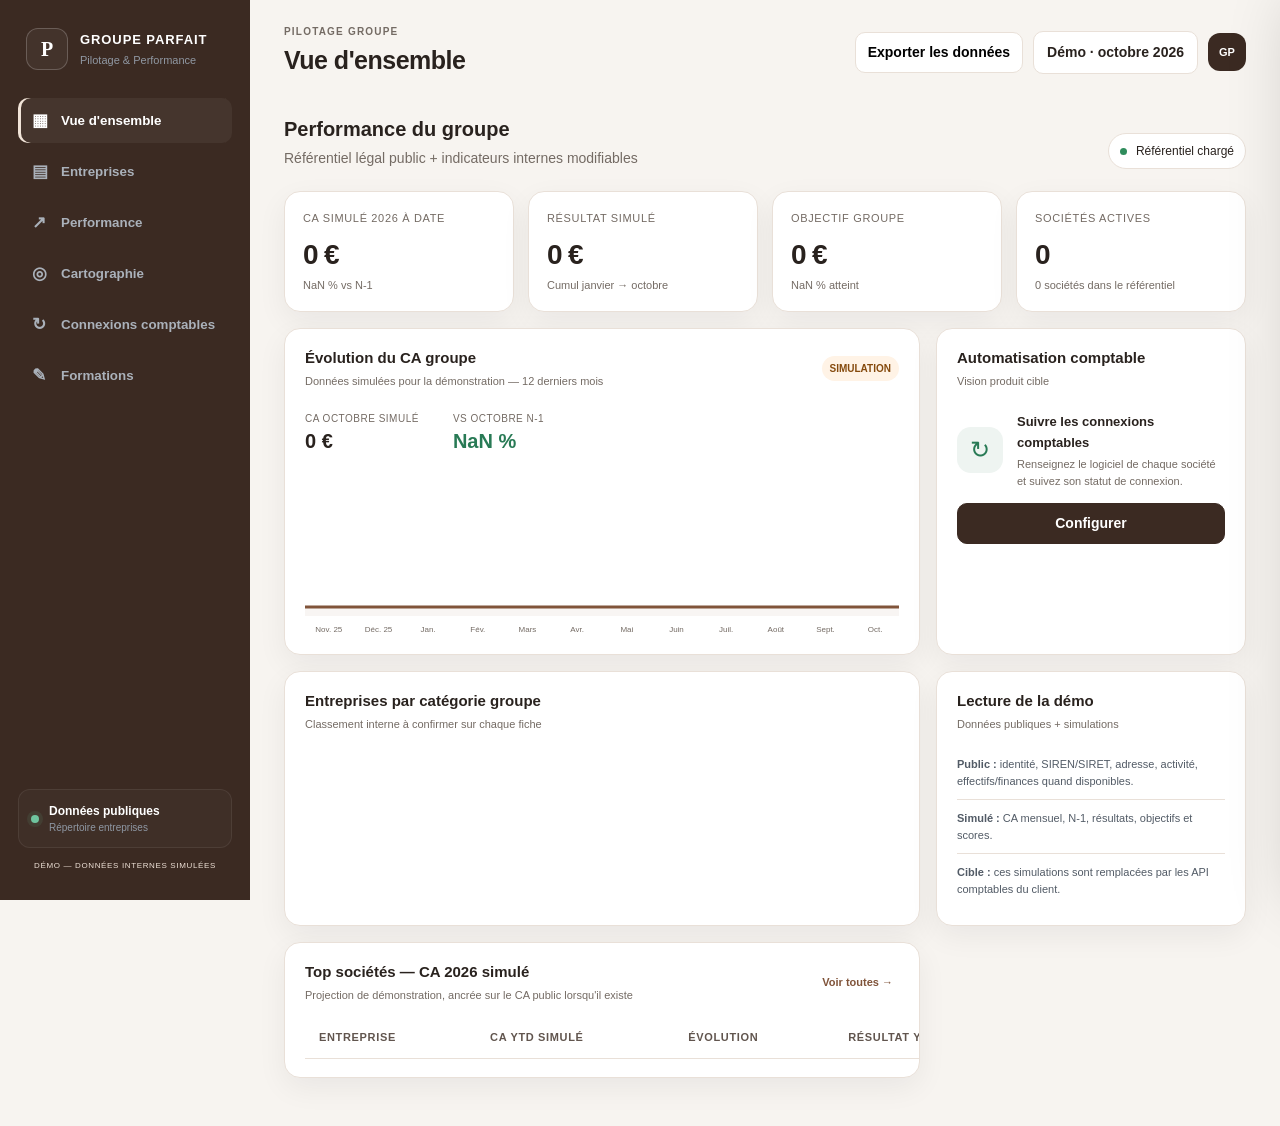
==== commit 0a0af189: "Clarify local-only storage warnings in demo" ====
--- a/dashboard.html
+++ b/dashboard.html
@@ -166,7 +166,7 @@
 
       <section id="registrationsView" class="view">
         <div class="training-intro"><div><p class="eyebrow">PARCOURS DE FORMATION</p><h2>Former, suivre et mesurer l’impact</h2><p>De l’inscription au questionnaire de satisfaction, suivez chaque étape au même endroit.</p></div><button class="btn primary" id="trainingCreateButton" type="button">+ Créer une formation test</button></div>
-        <div class="training-notice"><b>Démo interactive.</b> Les trois formations terminées et la formation à venir contiennent des données fictives. Les inscriptions, présences, supports ajoutés et réponses testées sur cet appareil sont conservés uniquement dans ce navigateur. Une collecte centralisée sur plusieurs appareils nécessite un service sécurisé.</div>
+        <div class="training-notice"><b>Attention — stockage local.</b> Ce module n’est pas encore enregistré dans la base Supabase de la démo. Les formations test, inscriptions, présences, supports ajoutés et réponses restent uniquement dans ce navigateur et peuvent être perdus si vous changez d’appareil ou de navigateur, utilisez la navigation privée ou supprimez les données du site.</div>
         <div id="trainingSummary" class="training-summary"></div>
         <div class="panel training-create-panel" id="trainingCreatePanel" hidden>
           <div class="panel-head"><div><h3>Créer une formation test</h3><p>Choisissez l’entreprise et les dates pour générer son formulaire d’inscription.</p></div><button type="button" class="btn ghost" id="trainingCreateClose">Fermer</button></div>
--- a/style.css
+++ b/style.css
@@ -0,0 +1,95 @@
+:root{
+  --bg:#f7f4f0;--panel:#fff;--text:#29221e;--muted:#746b64;--line:#e9e0d8;--dark:#3b2a22;
+  --accent:#80543a;--accent-soft:#f1e4d8;--green:#287a55;--orange:#b36b16;--red:#b13b3b;--blue:#365f91;
+  --shadow:0 10px 30px rgba(15,23,42,.06);--radius:16px;
+}
+*{box-sizing:border-box} body{margin:0;background:var(--bg);color:var(--text);font:14px/1.5 Inter,ui-sans-serif,-apple-system,BlinkMacSystemFont,"Segoe UI",sans-serif}.app-shell{min-height:100vh;display:flex}.sidebar{width:250px;background:var(--dark);color:#fff;position:fixed;inset:0 auto 0 0;padding:28px 18px;display:flex;flex-direction:column;z-index:20}.brand{display:flex;align-items:center;gap:12px;padding:0 8px 28px}.brand-mark{width:42px;height:42px;border:1px solid #ffffff35;border-radius:12px;display:grid;place-items:center;font:700 20px Georgia,serif;background:#ffffff0b}.brand strong{font-size:13px;letter-spacing:.07em}.brand span{display:block;color:#9098a3;font-size:11px;margin-top:2px}.nav{display:flex;flex-direction:column;gap:6px}.nav-item{border:0;background:transparent;color:#aab1ba;text-align:left;border-radius:10px;padding:12px 14px;display:flex;align-items:center;gap:11px;cursor:pointer;font-weight:600}.nav-item:hover,.nav-item.active{background:#ffffff0d;color:#fff}.nav-item.active{box-shadow:inset 3px 0 var(--accent-soft)}.nav-item span{font-size:17px;width:18px}.sidebar-bottom{margin-top:auto}.source-card{padding:12px;border:1px solid #ffffff12;border-radius:12px;display:flex;gap:10px;align-items:center;background:#ffffff06}.source-dot{width:8px;height:8px;border-radius:50%;background:#6fc49e;box-shadow:0 0 0 4px #6fc49e18}.source-card b,.source-card small{display:block}.source-card b{font-size:12px}.source-card small{color:#8f98a4;font-size:10px}.demo-tag{font-size:8px;letter-spacing:.08em;color:#737c88;margin-top:12px;text-align:center}.main{margin-left:250px;padding:0 34px 48px;width:calc(100% - 250px)}.topbar{height:104px;display:flex;align-items:center;justify-content:space-between}.eyebrow{font-size:10px;letter-spacing:.12em;color:var(--muted);font-weight:700;margin:0 0 3px}.topbar h1{font-size:25px;margin:0;letter-spacing:-.02em}.top-actions{display:flex;align-items:center;gap:10px}.period-pill{background:#fff;border:1px solid var(--line);border-radius:10px;padding:10px 13px;font-weight:600}.avatar{width:38px;height:38px;border-radius:12px;background:var(--dark);color:#fff;display:grid;place-items:center;font-size:11px;font-weight:700}.view{display:none}.view.active{display:block}.hero-row{display:flex;justify-content:space-between;align-items:flex-end;margin:10px 0 22px}.hero-row h2{font-size:20px;margin:0}.muted{margin:4px 0 0;color:var(--muted)}.status-chip{background:#fff;border:1px solid var(--line);padding:8px 11px;border-radius:999px;font-size:12px}.status-chip span{display:inline-block;width:7px;height:7px;border-radius:50%;background:#2f8c5c;margin-right:6px}.kpi-grid{display:grid;grid-template-columns:repeat(4,1fr);gap:14px;margin-bottom:16px}.kpi-card{background:var(--panel);border:1px solid var(--line);border-radius:var(--radius);padding:18px;box-shadow:var(--shadow)}.kpi-label{font-size:11px;color:var(--muted);text-transform:uppercase;letter-spacing:.06em}.kpi-value{font-size:28px;font-weight:750;letter-spacing:-.04em;margin:7px 0 1px}.kpi-note{font-size:11px;color:var(--muted)}.dashboard-grid{display:grid;grid-template-columns:repeat(12,1fr);gap:16px}.span-8{grid-column:span 8}.span-4{grid-column:span 4}.panel{background:#fff;border:1px solid var(--line);border-radius:var(--radius);box-shadow:var(--shadow)}.panel-head{padding:18px 20px 14px;display:flex;justify-content:space-between;gap:12px;align-items:center}.panel-head h3{font-size:15px;margin:0}.panel-head p{font-size:11px;color:var(--muted);margin:3px 0 0}.sector-bars{padding:4px 20px 20px}.sector-row{display:grid;grid-template-columns:140px 1fr 32px;gap:10px;align-items:center;margin:11px 0;font-size:12px}.bar-track{height:7px;background:#edf0f2;border-radius:99px;overflow:hidden}.bar-fill{height:100%;background:var(--accent);border-radius:99px}.rank-list{padding:0 20px 20px}.rank-item{display:flex;justify-content:space-between;padding:11px 0;border-bottom:1px solid var(--line)}.rank-item:last-child{border:0}.rank-item small{color:var(--muted)}.rank-count{font-weight:700}.coverage-list{padding:0 20px 20px}.coverage-item{margin:14px 0}.coverage-line{display:flex;justify-content:space-between;font-size:12px;margin-bottom:6px}.coverage-track{height:6px;background:#edf0f2;border-radius:99px}.coverage-fill{height:100%;background:#4c718c;border-radius:99px}.table-wrap{overflow:auto}.table-wrap.compact{padding:0 20px 18px}table{width:100%;border-collapse:collapse;min-width:720px}th{text-align:left;color:#8a919b;text-transform:uppercase;font-size:9px;letter-spacing:.06em;font-weight:700;padding:12px 14px;border-bottom:1px solid var(--line)}td{padding:13px 14px;border-bottom:1px solid #edf0f2;font-size:12px;vertical-align:middle}tbody tr:hover{background:#f8fafb}.company-name{font-weight:700;color:#1d2227}.company-sub{font-size:10px;color:var(--muted);margin-top:2px}.money{font-variant-numeric:tabular-nums;font-weight:650}.badge{display:inline-flex;align-items:center;gap:5px;padding:5px 8px;border-radius:999px;font-size:10px;font-weight:700}.badge.active,.badge.green{background:#eaf5ef;color:var(--green)}.badge.closed,.badge.red{background:#fbecec;color:var(--red)}.badge.orange{background:#fff3e6;color:var(--orange)}.badge.neutral{background:#f0f2f4;color:#656d77}.link-btn{border:0;background:none;color:var(--accent);font-size:11px;font-weight:700;cursor:pointer}.toolbar{padding:12px;display:flex;gap:9px;align-items:center;margin-bottom:14px}.search-box{flex:1;min-width:260px;display:flex;align-items:center;gap:8px;border:1px solid var(--line);background:#f9fafb;border-radius:10px;padding:9px 11px}.search-box input{width:100%;border:0;outline:0;background:transparent;font:inherit}.toolbar select,.panel-head select{border:1px solid var(--line);background:#fff;border-radius:10px;padding:9px 10px;font:inherit;color:#4d5560}.result-count{white-space:nowrap;color:var(--muted);font-size:11px;padding:0 8px}.table-panel{overflow:hidden}.company-table tbody tr{cursor:pointer}.btn{border:1px solid var(--line);border-radius:10px;padding:9px 12px;font:inherit;font-weight:650;cursor:pointer}.btn.ghost{background:#fff}.btn.primary{background:var(--dark);border-color:var(--dark);color:#fff}.notice{border:1px solid #f1d5a8;background:#fff9ee;color:#745226;border-radius:12px;padding:12px 15px;margin-bottom:14px;font-size:12px}.score{display:flex;align-items:center;gap:8px}.score-bar{width:76px;height:6px;background:#edf0f2;border-radius:99px;overflow:hidden}.score-fill{height:100%;border-radius:99px}.score-fill.green{background:var(--green)}.score-fill.orange{background:var(--orange)}.score-fill.red{background:var(--red)}.group-map{padding:20px;display:grid;grid-template-columns:repeat(3,1fr);gap:14px}.group-node{border:1px solid var(--line);border-radius:14px;padding:16px;background:#fafbfc}.group-node h4{margin:0 0 4px}.group-node p{margin:0;color:var(--muted);font-size:11px}.group-companies{display:flex;flex-wrap:wrap;gap:6px;margin-top:12px}.company-pill{background:#fff;border:1px solid var(--line);border-radius:8px;padding:6px 8px;font-size:10px;cursor:pointer}.drawer-overlay{position:fixed;inset:0;background:#0d111780;opacity:0;pointer-events:none;transition:.2s;z-index:40}.drawer-overlay.open{opacity:1;pointer-events:auto}.company-drawer{position:fixed;right:-720px;top:0;width:min(690px,94vw);height:100vh;background:#fff;z-index:50;transition:.28s ease;box-shadow:-20px 0 60px rgba(0,0,0,.16);overflow-y:auto}.company-drawer.open{right:0}.drawer-close{position:absolute;right:18px;top:18px;border:1px solid var(--line);background:#fff;width:34px;height:34px;border-radius:10px;font-size:20px;cursor:pointer}.drawer-header{padding:32px 34px 22px;border-bottom:1px solid var(--line)}.drawer-header .eyebrow{margin-bottom:6px}.drawer-header h2{font-size:25px;margin:0 50px 4px 0}.drawer-body{padding:26px 34px 50px}.section-title{font-size:11px;letter-spacing:.08em;text-transform:uppercase;color:#7e8792;font-weight:750;margin:4px 0 12px}.info-grid{display:grid;grid-template-columns:repeat(2,1fr);gap:10px;margin-bottom:24px}.info-box{border:1px solid var(--line);border-radius:12px;padding:12px}.info-box small{display:block;color:var(--muted);font-size:9px;text-transform:uppercase;letter-spacing:.05em;margin-bottom:4px}.info-box b{font-size:12px;word-break:break-word}.data-source{font-size:9px;color:#8b939d;margin-top:4px}.internal-box{border-color:#d6e4df;background:#f7fbf9}.finance-grid{display:grid;grid-template-columns:repeat(3,1fr);gap:10px;margin-bottom:24px}.finance-card{background:#f7f8fa;border-radius:12px;padding:14px}.finance-card small{color:var(--muted);font-size:9px;text-transform:uppercase}.finance-card strong{display:block;font-size:17px;margin-top:4px}.edit-form{display:grid;grid-template-columns:1fr 1fr;gap:10px;margin-bottom:24px}.edit-form label,.form-grid label{font-size:10px;color:var(--muted);font-weight:650}.edit-form input,.edit-form textarea,.edit-form select,.form-grid input,.form-grid textarea,.form-grid select{width:100%;margin-top:5px;border:1px solid var(--line);border-radius:9px;padding:10px;font:inherit;color:var(--text);background:#fff}.edit-form .full,.form-grid .full{grid-column:1/-1}.kpi-list{display:flex;flex-direction:column;gap:8px;margin-bottom:14px}.kpi-row{display:grid;grid-template-columns:1.5fr .65fr .65fr .8fr auto;gap:8px;align-items:center;padding:11px;border:1px solid var(--line);border-radius:10px}.kpi-row span,.kpi-row b{font-size:11px}.kpi-row small{color:var(--muted)}.icon-btn{border:0;background:#f2f4f6;border-radius:8px;width:28px;height:28px;cursor:pointer}.modal-overlay{position:fixed;inset:0;background:#0d111780;display:none;place-items:center;z-index:70}.modal-overlay.open{display:grid}.modal{width:min(530px,92vw);background:#fff;border-radius:16px;box-shadow:0 30px 80px rgba(0,0,0,.25)}.modal-head{display:flex;justify-content:space-between;padding:18px 20px;border-bottom:1px solid var(--line)}.modal-head h3{margin:0}.modal-head button{border:0;background:none;font-size:22px;cursor:pointer}.form-grid{display:grid;grid-template-columns:1fr 1fr;gap:12px;padding:20px}.form-actions{display:flex;justify-content:flex-end;gap:8px;margin-top:4px}.empty{text-align:center;color:var(--muted);padding:34px}.positive{color:var(--green)}.negative{color:var(--red)}
+@media(max-width:1050px){.sidebar{width:210px}.main{margin-left:210px;width:calc(100% - 210px);padding:0 20px 40px}.kpi-grid{grid-template-columns:repeat(2,1fr)}.span-8,.span-4{grid-column:span 12}.group-map{grid-template-columns:repeat(2,1fr)}}
+@media(max-width:760px){.sidebar{position:static;width:100%;height:auto;padding:14px}.app-shell{display:block}.nav{flex-direction:row;overflow:auto}.sidebar-bottom{display:none}.main{margin:0;width:100%;padding:0 14px 32px}.topbar{height:90px}.top-actions .btn,.period-pill{display:none}.kpi-grid{grid-template-columns:1fr 1fr}.toolbar{flex-wrap:wrap}.search-box{min-width:100%}.group-map{grid-template-columns:1fr}.info-grid,.finance-grid,.edit-form{grid-template-columns:1fr}.kpi-row{grid-template-columns:1fr 1fr}.kpi-row>*:nth-child(n+3){display:none}}
+.trend-panel{padding:4px 20px 18px}.trend-summary{display:flex;gap:34px;margin:4px 0 10px}.trend-summary span{display:block;color:var(--muted);font-size:10px;text-transform:uppercase;letter-spacing:.05em}.trend-summary strong{font-size:20px}.sparkline{width:100%;height:150px;color:var(--accent);overflow:visible}.month-axis{display:grid;grid-template-columns:repeat(12,1fr);gap:2px;color:var(--muted);font-size:8px;text-align:center;margin-top:2px}.automation-card{padding:8px 20px 22px;display:grid;grid-template-columns:auto 1fr;gap:14px;align-items:center}.automation-card .btn{grid-column:1/-1}.automation-icon{width:46px;height:46px;border-radius:14px;background:#eef4f1;color:var(--green);display:grid;place-items:center;font-size:24px}.automation-card b{font-size:13px}.automation-card p{font-size:11px;color:var(--muted);margin:3px 0 0}.demo-explain{padding:0 20px 18px}.demo-explain p{font-size:11px;color:#525b66;line-height:1.5;border-bottom:1px solid var(--line);padding:10px 0;margin:0}.demo-explain p:last-child{border-bottom:0}.company-chart{background:#f8fafb;border:1px solid var(--line);border-radius:12px;padding:12px;margin-bottom:10px}.company-chart .sparkline{height:130px}.monthly{max-height:330px;border:1px solid var(--line);border-radius:12px;margin-bottom:24px}.monthly table{min-width:560px}.connection-hero{padding:24px 26px;margin-bottom:16px;display:grid;grid-template-columns:1.2fr 1fr;gap:30px;align-items:center}.connection-hero h2{margin:4px 0 8px}.connection-hero p{color:var(--muted);max-width:700px;line-height:1.55}.sync-visual{display:grid;grid-template-columns:1fr 1.2fr 1fr;gap:9px;align-items:center}.sync-node,.sync-center{border:1px solid var(--line);background:#f8fafb;border-radius:12px;padding:12px;text-align:center;font-size:11px;font-weight:700}.sync-center{grid-row:span 2;background:var(--dark);color:white;padding:22px 10px}.sync-center small{color:#aeb7c2}.connections-grid{display:grid;grid-template-columns:repeat(2,1fr);gap:14px;margin-bottom:16px}.connection-card{background:#fff;border:1px solid var(--line);border-radius:14px;padding:16px;display:grid;grid-template-columns:auto 1fr auto;gap:14px;align-items:center;box-shadow:var(--shadow)}.connection-logo{width:46px;height:46px;border-radius:12px;background:#f0f3f6;display:grid;place-items:center;font-weight:800}.connection-title{display:flex;align-items:center;gap:8px}.connection-title h3{margin:0;font-size:14px}.connection-content p{margin:4px 0 8px;color:var(--muted);font-size:11px}.connection-meta{display:flex;gap:12px;flex-wrap:wrap;color:#8a919b;font-size:9px}.data-flow{margin-bottom:30px}.flow-row{display:flex;align-items:center;justify-content:center;gap:14px;padding:12px 20px 26px}.flow-row>div{flex:1;min-height:78px;border:1px solid var(--line);border-radius:12px;padding:14px;text-align:center;font-weight:700;font-size:12px;background:#fafbfc}.flow-row small{display:block;color:var(--muted);font-weight:400;margin-top:4px}.flow-row>span{color:var(--accent);font-size:22px}.empty-inline{padding:13px;border:1px dashed var(--line);border-radius:10px;color:var(--muted);font-size:11px}
+@media(max-width:900px){.connections-grid{grid-template-columns:1fr}.connection-hero{grid-template-columns:1fr}.flow-row{flex-direction:column}.flow-row>div{width:100%}.flow-row>span{transform:rotate(90deg)}}
+
+[hidden]{display:none!important}
+.btn:disabled{opacity:.45;cursor:not-allowed}
+.bulk-actions{display:flex;align-items:center;gap:10px;flex-wrap:wrap;padding:12px 16px;border-bottom:1px solid var(--line)}
+.bulk-actions span{margin-right:auto;color:var(--muted);font-size:12px}
+.company-table input[type=checkbox],#selectVisibleCompanies{accent-color:var(--accent);width:16px;height:16px;cursor:pointer}
+.drawer-tabs{display:flex;gap:8px;padding:12px 34px;border-bottom:1px solid var(--line)}
+.drawer-tab{border:0;background:transparent;padding:9px 12px;color:var(--muted);font:inherit;font-weight:700;cursor:pointer;border-radius:8px}
+.drawer-tab.active{background:var(--accent-soft);color:var(--accent)}
+#privateNoteForm label{display:block;font-weight:700;margin-bottom:8px}
+#privateNote{width:100%;resize:vertical;border:1px solid var(--line);border-radius:10px;padding:12px;font:inherit}
+#privateNoteStatus{color:var(--green);font-size:12px}
+.modal-context{margin:0;color:var(--muted);font-size:12px}
+.registration-panel{margin-bottom:16px}
+.training-list{padding:0 20px 20px}
+.training-item{display:flex;justify-content:space-between;gap:16px;align-items:center;padding:16px 0;border-top:1px solid var(--line)}
+.training-item>div:first-child{min-width:0;flex:1}
+.training-item h3{margin:0;font-size:14px}
+.training-item p{margin:3px 0 8px;color:var(--muted);font-size:11px}
+.training-item input{width:100%;border:1px solid var(--line);border-radius:8px;padding:8px;color:var(--muted);font:inherit;font-size:11px}
+.training-actions{display:flex;gap:8px;align-items:center}
+.training-actions a{text-decoration:none;white-space:nowrap}
+.public-page{min-height:100vh;display:grid;place-items:center;padding:22px}
+.public-card{width:min(480px,100%);padding:28px}
+.public-brand{display:flex;align-items:center;gap:10px;color:var(--dark);margin-bottom:30px;font-size:12px;letter-spacing:.08em}
+.public-brand .brand-mark{background:var(--dark);color:white;width:36px;height:36px}
+.public-card h1{font-size:27px;margin:0}
+.public-form{display:grid;gap:14px;margin-top:24px}
+.public-form label{font-weight:650;font-size:12px}
+.public-form input{display:block;width:100%;margin-top:6px;padding:11px;border:1px solid var(--line);border-radius:9px;font:inherit}
+.public-form button{margin-top:5px}
+.public-disclaimer{border-top:1px solid var(--line);padding-top:14px;margin:24px 0 0;color:var(--muted);font-size:11px}
+#registrationMessage{color:var(--green);font-weight:650}
+@media(max-width:760px){.training-item{display:block}.training-actions{margin-top:10px}.drawer-tabs{padding:12px 20px}}
+.map-help{margin:0 20px;color:var(--muted);font-size:11px}
+.group-node{min-width:0;background:#fcfaf8}
+.group-node.expanded{grid-column:1/-1;background:#fff;border-color:#d9bda7}
+.group-node-head{width:100%;border:0;background:none;padding:0;display:flex;justify-content:space-between;align-items:center;gap:10px;text-align:left;color:var(--text);cursor:pointer;font:inherit}
+.group-node-head strong,.group-node-head small{display:block}
+.group-node-head strong{font-size:14px}
+.group-node-head small{font-size:11px;color:var(--muted);font-weight:400}
+.group-node-head>span:last-child{font-size:24px;line-height:1;color:var(--accent)}
+.group-stats{display:flex;gap:16px;flex-wrap:wrap;margin-top:14px;color:var(--muted);font-size:11px}
+.group-stats b{color:var(--text)}
+.group-details{border-top:1px solid var(--line);margin-top:16px;padding-top:16px}
+.group-details h4{margin:16px 0 8px}
+.group-detail-stats{display:grid;grid-template-columns:repeat(3,1fr);gap:10px}
+.group-detail-stats div,.group-kpis>div{border:1px solid var(--line);border-radius:9px;padding:10px;background:#fcfaf8}
+.group-detail-stats small,.group-detail-stats b,.group-kpis b,.group-kpis span{display:block}
+.group-detail-stats small,.group-kpis span{font-size:11px;color:var(--muted)}
+.group-kpis{display:grid;grid-template-columns:repeat(2,1fr);gap:8px}
+.group-companies{max-height:350px;overflow:auto}
+.other-software-list{display:grid;gap:7px;margin-bottom:12px}
+.software-row{display:flex;justify-content:space-between;align-items:center;border:1px solid var(--line);border-radius:9px;padding:9px 11px}
+.software-row b,.software-row small{display:block}
+.software-row small{color:var(--muted)}
+#internalSaveStatus{align-self:center;font-size:11px;color:var(--green)}
+@media(max-width:760px){.group-detail-stats,.group-kpis{grid-template-columns:1fr}.group-map{padding:14px}.panel-head:has(#mapMode){align-items:stretch;flex-direction:column}}
+.toolbar{flex-wrap:wrap}
+.toolbar .search-box{flex:1 1 100%;min-width:0}
+.toolbar select{flex:1 1 165px;min-width:0;max-width:100%}
+.toolbar .result-count{margin-left:auto}
+
+/* Shared presentation tokens and interaction states */
+:root {
+  --demo-text-secondary: #61554e;
+  --demo-focus: #955222;
+  --demo-warning-text: #854a0d;
+  --demo-gap: 12px;
+}
+th { color: var(--demo-text-secondary); font-size: 11px; }
+.demo-tag { color: #eee1d7; }
+.badge.orange { color: var(--demo-warning-text); }
+:focus-visible { outline: 3px solid var(--demo-focus); outline-offset: 3px; }
+.sidebar :focus-visible { outline-color: #fff1df; }
+.kpi-scope { display: flex; gap: 8px; flex-wrap: wrap; max-height: 9rem; overflow: auto; padding: 4px; }
+@media (max-width: 760px) {
+  .topbar { flex-wrap: wrap; gap: var(--demo-gap); }
+  .top-actions { flex-wrap: wrap; }
+  .top-actions #exportBtn, .top-actions .period-pill { display: inline-flex; }
+  .kpi-row { grid-template-columns: minmax(0, 1fr); gap: 8px; }
+  .kpi-row > *:nth-child(n+3) { display: revert; }
+}
+.company-open { color: inherit; font: inherit; font-weight: 700; text-align: left; border: 0; background: transparent; padding: 0; cursor: pointer; text-decoration: underline; text-underline-offset: .18em; }
+.map-search-results [aria-selected="true"] { background: #f4e7db; color: #3b2a22; }
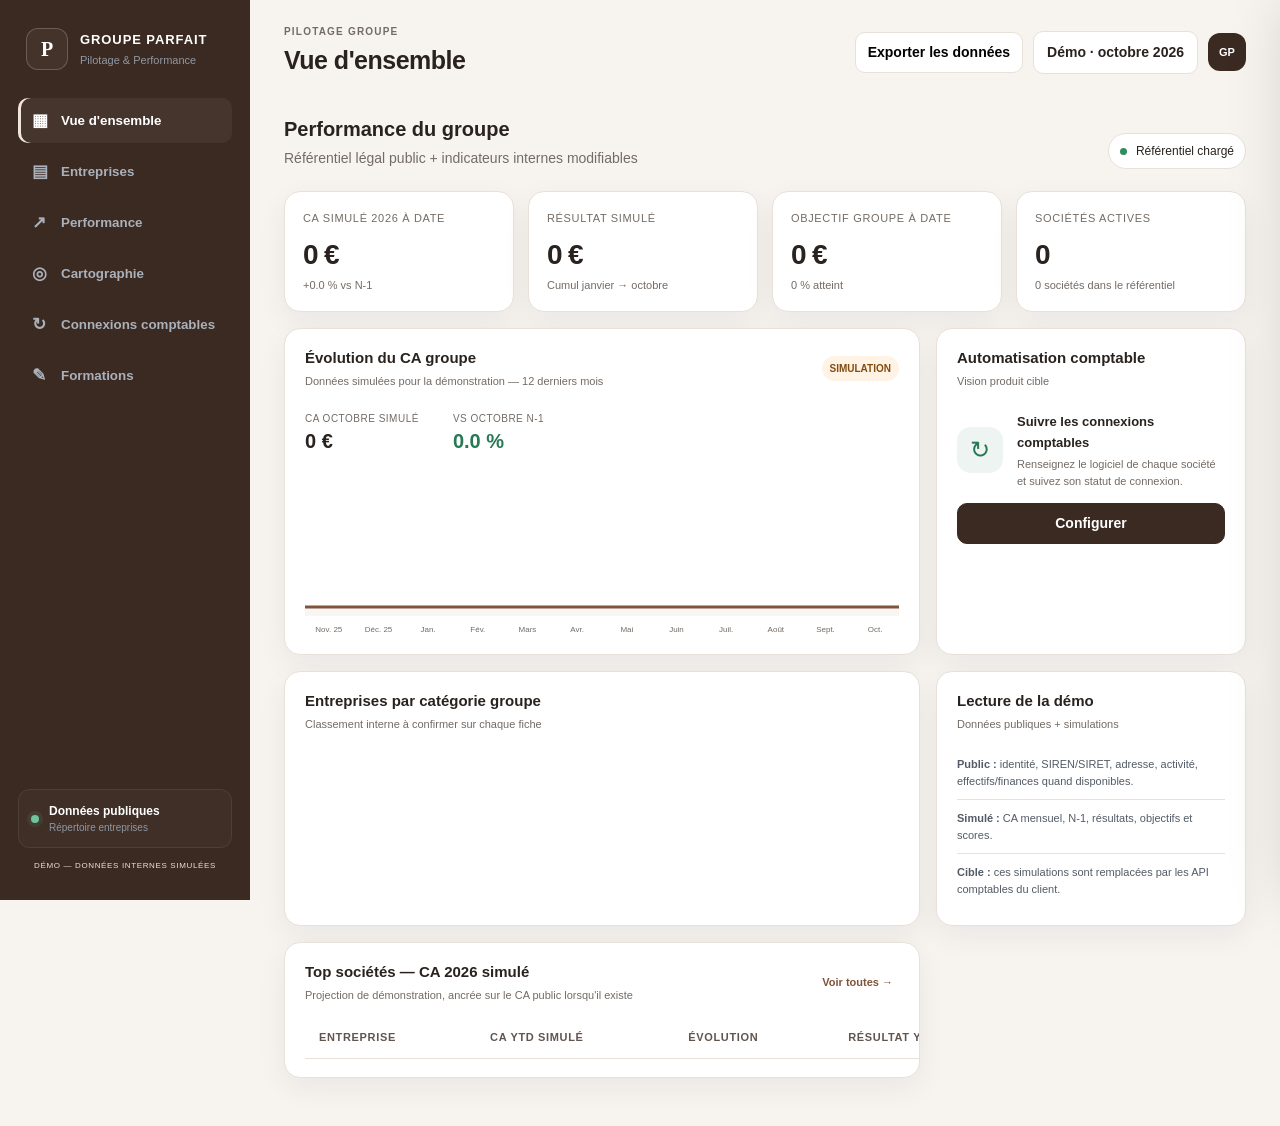
==== commit 2593b0f7: "Synchroniser les données modifiées dans les vues de la démo" ====
--- a/dashboard.html
+++ b/dashboard.html
@@ -48,7 +48,7 @@
         </div>
         <div class="top-actions">
           <button class="btn ghost" id="exportBtn">Exporter les données</button>
-          <div class="period-pill">Octobre 2026</div>
+          <div class="period-pill">Période démo · octobre 2026</div>
           <div class="avatar">GP</div><button type="button" class="dashboard-logout" id="logoutButton">Se déconnecter</button>
         </div>
       </header>
@@ -166,7 +166,7 @@
 
       <section id="registrationsView" class="view">
         <div class="training-intro"><div><p class="eyebrow">PARCOURS DE FORMATION</p><h2>Former, suivre et mesurer l’impact</h2><p>De l’inscription au questionnaire de satisfaction, suivez chaque étape au même endroit.</p></div><button class="btn primary" id="trainingCreateButton" type="button">+ Créer une formation test</button></div>
-        <div class="training-notice"><b>Attention — stockage local.</b> Ce module n’est pas encore enregistré dans la base Supabase de la démo. Les formations test, inscriptions, présences, supports ajoutés et réponses restent uniquement dans ce navigateur et peuvent être perdus si vous changez d’appareil ou de navigateur, utilisez la navigation privée ou supprimez les données du site.</div>
+        <div class="training-notice"><b>Démo interactive.</b> Les trois formations terminées et la formation à venir contiennent des données fictives. Les inscriptions, présences, supports ajoutés et réponses testées sur cet appareil sont conservés uniquement dans ce navigateur. Une collecte centralisée sur plusieurs appareils nécessite un service sécurisé.</div>
         <div id="trainingSummary" class="training-summary"></div>
         <div class="panel training-create-panel" id="trainingCreatePanel" hidden>
           <div class="panel-head"><div><h3>Créer une formation test</h3><p>Choisissez l’entreprise et les dates pour générer son formulaire d’inscription.</p></div><button type="button" class="btn ghost" id="trainingCreateClose">Fermer</button></div>
